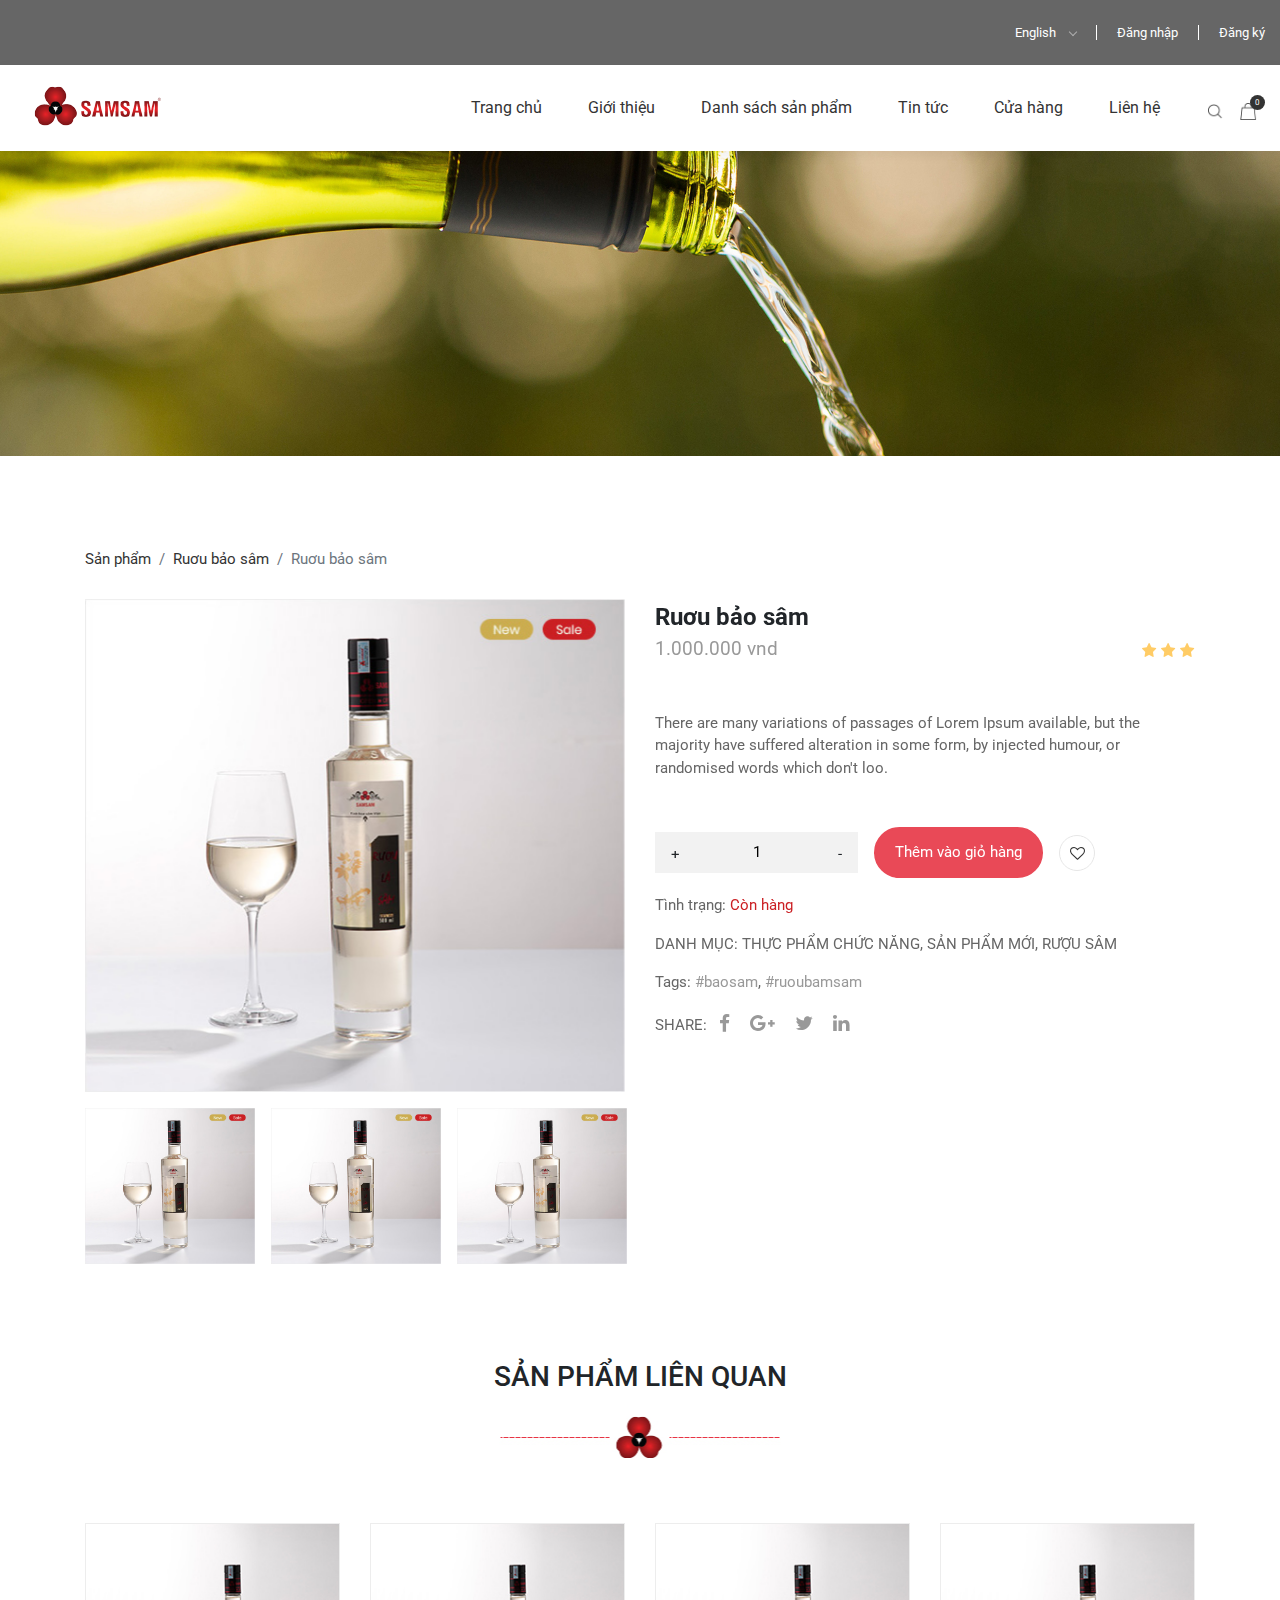
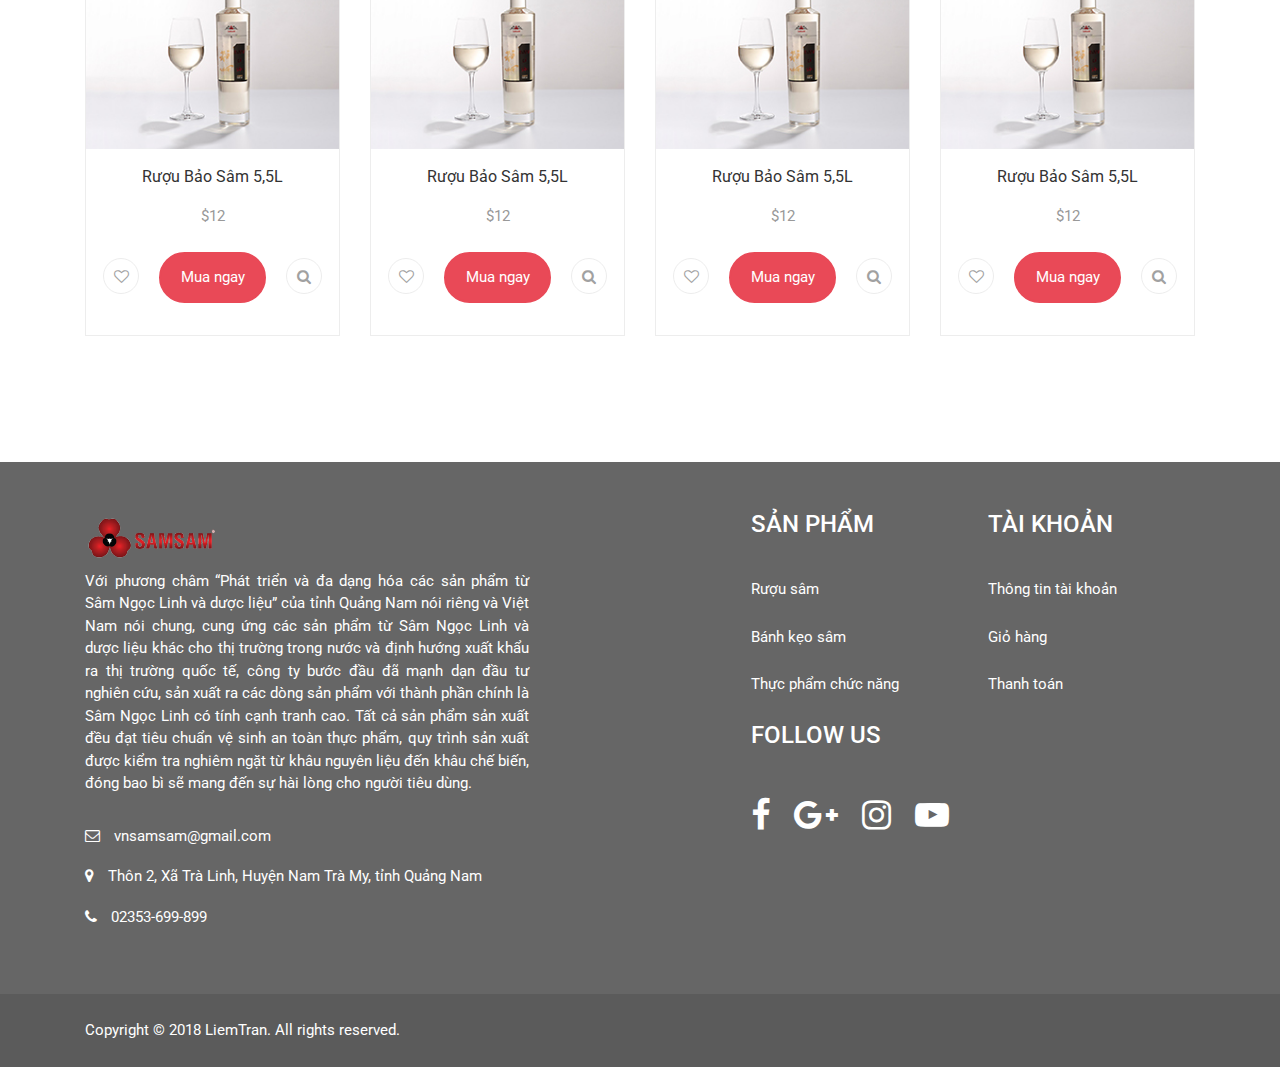
==== chi-tiet-sp/index.html @ a005f510 "detail sp" ====
<!doctype html>
<html lang="en">

<head>
    <!-- Required meta tags -->
    <meta charset="utf-8">
    <meta name="viewport" content="width=device-width, initial-scale=1, shrink-to-fit=no">

    <!-- Bootstrap CSS -->
    <link rel="stylesheet" href="../css/bootstrap.min.css">
    <link rel="stylesheet" href="../plugins/slick/slick-theme.css">
    <link rel="stylesheet" href="../plugins/slick/slick.css">
    <link rel="stylesheet" href="../css/styles.css">
    <link href="https://fonts.googleapis.com/css?family=Poppins:300,400,700,900|Roboto:400,500,700,900&amp;subset=vietnamese" rel="stylesheet">
    <link rel="stylesheet" href="https://maxcdn.bootstrapcdn.com/font-awesome/4.7.0/css/font-awesome.min.css">
    <title>samsam project</title>
</head>

<body id="detail">
    <div class="wrapper">
        <div class="heabBar d-flex flex-column justify-content-end container-fluid">
            <ul class="d-flex flex-md-row align-items-center listControl">
                <li><a href="">English</a></li>
                <li><a href="">Đăng nhập</a></li>
                <li><a href="">Đăng ký</a></li>
            </ul>
        </div>
        <header id="header" class="bg-white box-shadow">
            <div class="container-fluid headerInner">
                <nav class="navbar navbar-expand-lg navbar-light">
                    <a class="navbar-brand" href="#"><img src="../images/common/header/logo.png" alt=""></a>
                    <button class="navbar-toggler" type="button" data-toggle="collapse" data-target="#navbarTogglerDemo02" aria-controls="navbarTogglerDemo02" aria-expanded="false" aria-label="Toggle navigation">
                      <span class="navbar-toggler-icon"></span>
                  </button>
                    <div class="collapse navbar-collapse ml-auto" id="navbarTogglerDemo02">
                        <ul class="Gnavi navbar-nav ml-auto mt-2 mt-lg-0">
                            <li class="nav-item"><a href="" class="nav-link">Trang chủ</a></li>
                            <li class="nav-item"><a href="" class="nav-link">Giới thiệu</a></li>
                            <li class="nav-item"><a href="" class="nav-link">Danh sách sản phẩm</a></li>
                            <li class="nav-item"><a href="" class="nav-link">Tin tức</a></li>
                            <li class="nav-item"><a href="" class="nav-link">Cửa hàng</a></li>
                            <li class="nav-item"><a href="" class="nav-link">Liên hệ</a></li>
                        </ul>
                    </div>
                </nav>
                <a class="p-2 textIcon textIcon--search" href="javascript:void(0)"><img src="../images/common/header/icon_search.png" alt=""></a>
                <a class="p-2 textIcon textIcon--bag" href=""><img src="../images/common/header/icon_bag.png" alt=""><span>0</span></span>
                </a>
            </div>
            <div class="formSearch box-shadow">
                <input type="text" name="search" placeholder="Search...">
            </div>
        </header>
        <div class="maimImg"><img src="../images/account/main.jpg" alt=""></div>

        <section class="container detailProd">
            <nav aria-label="breadcrumb">
                <ol class="breadcrumb">
                    <li class="breadcrumb-item"><a href="#">Sản phẩm</a></li>
                    <li class="breadcrumb-item"><a href="#">Ruơu bảo sâm</a></li>
                    <li class="breadcrumb-item active" aria-current="page">Ruơu bảo sâm</li>
                </ol>
            </nav>
            <div class="row detailProd--info">
                <div class="col-md-6">
                    <ul id="large_slide">
                        <li><img src="../images/product/test_slide.jpg" alt=""></li>
                        <li><img src="../images/product/test_slide.jpg" alt=""></li>
                        <li><img src="../images/product/test_slide.jpg" alt=""></li>
                        <li><img src="../images/product/test_slide.jpg" alt=""></li>
                    </ul>
                    <ul id="small_slide">
                        <li><img src="../images/product/test_slide.jpg" alt=""></li>
                        <li><img src="../images/product/test_slide.jpg" alt=""></li>
                        <li><img src="../images/product/test_slide.jpg" alt=""></li>
                        <li><img src="../images/product/test_slide.jpg" alt=""></li>
                    </ul>
                </div>
                <div class="col-md-6">
                    <p class="detailProd--info__name">Ruơu bảo sâm</p>
                    <div class="d-flex justify-content-between align-items-center">
                        <p class="detailProd--info__price">1.000.000 vnd</p>
                        <p class="detailProd--info__star" >
                            <img src="../images/product/star.png" alt="">
                            <img src="../images/product/star.png" alt="">
                            <img src="../images/product/star.png" alt="">
                        </p>
                    </div>
                    <div class="detailProd--info__desc">
                        There are many variations of passages of Lorem Ipsum available, but the majority have suffered alteration in some form, by injected humour, or randomised words which don't loo.
                    </div>
                    <div class="d-flex justify-content-star align-items-center flex-wrap">
                        <div class="btn_increas clearfix">
                            <div class='inc button cal btn_increas__button' rel='+'>+</div>
                            <div class='dec button cal btn_increas__button' id='dec'>-</div>
                            <input type="text" id="quantity" class="input_cal" readonly value="1">
                        </div>
                        <a href="" class="button-red">Thêm vào giỏ hàng</a>
                        <a href="" class="detailProd--info__icon"><i class="fa fa-heart-o" aria-hidden="true"></i></a> </a>
                    </div>
                    <p class="detailProd--info__status">Tình trạng: <span>Còn hàng</span></p>
                    <p class="detailProd--info__category">Danh mục: Thực phẩm chức năng, Sản phẩm mới, Rượu sâm</p>
                    <p class="detailProd--info__tags">Tags: <a>#baosam</a>, <a>#ruoubamsam</a></p>
                    <p class="detailProd--info__shared">SHARE:
                        <a href="" class="newsContent__shared__icon"><i class="fa fa-facebook" aria-hidden="true"></i></a>
                        <a href="" class="newsContent__shared__icon"><i class="fa fa-google-plus" aria-hidden="true"></i></a>
                        <a href="" class="newsContent__shared__icon"><i class="fa fa-twitter" aria-hidden="true"></i></a>
                        <a href="" class="newsContent__shared__icon"><i class="fa fa-linkedin" aria-hidden="true"></i>
                        </a>
                    </p>
                </div>
            </div>

            <h3 class="h3_page__icon">Sản phẩm liên quan</h3>
            <ul class="listCatetory__item row flex-wrap">
                <li class="col-md-3">
                    <div class="border-box">
                        <img src="../images/top/img03.jpg" alt="">
                        <div class="listCatetory__item__desc">
                            <p class="name"><a href="">Rượu Bảo Sâm 5,5L</a></p>
                            <p class="price">$12</p>
                            <div class="listCatetory__item__btn">
                                <a href="" class="listCatetory__item__icon"><i class="fa fa-heart-o" aria-hidden="true"></i></a> </a>
                                <a href="" class="button-red">Mua ngay</a>
                                <a href="" class="listCatetory__item__icon"><i class="fa fa-search" aria-hidden="true"></i></a>
                            </div>
                        </div>
                    </div>
                </li>
                <li class="col-md-3">
                    <div class="border-box">
                        <img src="../images/top/img03.jpg" alt="">
                        <div class="listCatetory__item__desc">
                            <p class="name"><a href="">Rượu Bảo Sâm 5,5L</a></p>
                            <p class="price">$12</p>
                            <div class="listCatetory__item__btn">
                                <a href="" class="listCatetory__item__icon"><i class="fa fa-heart-o" aria-hidden="true"></i></a> </a>
                                <a href="" class="button-red">Mua ngay</a>
                                <a href="" class="listCatetory__item__icon"><i class="fa fa-search" aria-hidden="true"></i></a>
                            </div>
                        </div>
                    </div>
                </li>
                <li class="col-md-3">
                    <div class="border-box">
                        <img src="../images/top/img03.jpg" alt="">
                        <div class="listCatetory__item__desc">
                            <p class="name"><a href="">Rượu Bảo Sâm 5,5L</a></p>
                            <p class="price">$12</p>
                            <div class="listCatetory__item__btn">
                                <a href="" class="listCatetory__item__icon"><i class="fa fa-heart-o" aria-hidden="true"></i></a> </a>
                                <a href="" class="button-red">Mua ngay</a>
                                <a href="" class="listCatetory__item__icon"><i class="fa fa-search" aria-hidden="true"></i></a>
                            </div>
                        </div>
                    </div>
                </li>
                <li class="col-md-3">
                    <div class="border-box">
                        <img src="../images/top/img03.jpg" alt="">
                        <div class="listCatetory__item__desc">
                            <p class="name"><a href="">Rượu Bảo Sâm 5,5L</a></p>
                            <p class="price">$12</p>
                            <div class="listCatetory__item__btn">
                                <a href="" class="listCatetory__item__icon"><i class="fa fa-heart-o" aria-hidden="true"></i></a> </a>
                                <a href="" class="button-red">Mua ngay</a>
                                <a href="" class="listCatetory__item__icon"><i class="fa fa-search" aria-hidden="true"></i></a>
                            </div>
                        </div>
                    </div>
                </li>
            </ul>
        </section>

        <footer id="footer">
            <div class="container">
                <div class="footerInner">
                    <div class="leftFoot">
                        <img src="../images/common/header/logo.png" alt="">
                        <p class="footerInner__text">Với phương châm “Phát triển và đa dạng hóa các sản phẩm từ Sâm Ngọc Linh và dược liệu” của tỉnh Quảng Nam nói riêng và Việt Nam nói chung, cung ứng các sản phẩm từ Sâm Ngọc Linh và dược liệu khác cho thị trường trong nước và định
                            hướng xuất khẩu ra thị trường quốc tế, công ty bước đầu đã mạnh dạn đầu tư nghiên cứu, sản xuất ra các dòng sản phẩm với thành phần chính là Sâm Ngọc Linh có tính cạnh tranh cao. Tất cả sản phẩm sản xuất đều đạt tiêu chuẩn
                            vệ sinh an toàn thực phẩm, quy trình sản xuất được kiểm tra nghiêm ngặt từ khâu nguyên liệu đến khâu chế biến, đóng bao bì sẽ mang đến sự hài lòng cho người tiêu dùng.</p>
                        <ul class="footerInner__list">
                            <li><i class="fa fa-envelope-o" aria-hidden="true"></i>
                                <p>vnsamsam@gmail.com</p>
                            </li>
                            <li><i class="fa fa-map-marker" aria-hidden="true"></i>
                                <p>Thôn 2, Xã Trà Linh, Huyện Nam Trà My, tỉnh Quảng Nam</p>
                            </li>
                            <li><i class="fa fa-phone" aria-hidden="true"></i>
                                <p>02353-699-899</p>
                            </li>
                        </ul>
                    </div>

                    <div class="rightFoot">
                        <div class="row">
                            <div class="col">
                                <h4>SẢN PHẨM</h4>
                                <ul class="listFooter">
                                    <li><a href="">Rượu sâm</a></li>
                                    <li><a href="">Bánh kẹo sâm</a></li>
                                    <li><a href="">Thực phẩm chức năng</a></li>
                                </ul>
                            </div>
                            <div class="col">
                                <h4>TÀI KHOẢN</h4>
                                <ul class="listFooter">
                                    <li><a href="">Thông tin tài khoản</a></li>
                                    <li><a href="">Giỏ hàng</a></li>
                                    <li><a href="">Thanh toán</a></li>
                                </ul>
                            </div>
                        </div>
                        <h4>FOLLOW US</h4>
                        <a href="" class="footerInner__icon"><i class="fa fa-facebook" aria-hidden="true"></i></a>
                        <a href="" class="footerInner__icon"><i class="fa fa-google-plus" aria-hidden="true"></i></a>
                        <a href="" class="footerInner__icon"><i class="fa fa-instagram" aria-hidden="true"></i></a>
                        <a href="" class="footerInner__icon"><i class="fa fa-youtube-play" aria-hidden="true"></i></a>
                    </div>
                </div>
            </div>
            <div class="copyright">
                <p class="container">Copyright © 2018 LiemTran. All rights reserved.</p>
            </div>
        </footer>
    </div>
    <!-- Optional JavaScript -->
    <!-- jQuery first, then Popper.js, then Bootstrap JS -->
    <script src="../js/jquery.min.js"></script>
    <script src="../js/popper.min.js"></script>
    <script src="../js/bootstrap.min.js"></script>
    <script src="../plugins/slick/slick.min.js"></script>
    <script type='text/javascript' src="../js/bootstrap-slider.js"></script>
    <script src="../js/main.js"></script>

</body>

</html>
---- css/styles.css ----
/* RESET */
body {
  font-family: 'Roboto', sans-serif;
  font-size: 15px;
  line-height: 1.5; }

@media (max-width: 767px) {
  body {
    font-size: 14px; } }

ul {
  list-style: none; }

ul,
p {
  padding: 0;
  margin: 0; }

img {
  vertical-align: bottom;
  line-height: 1;
  max-width: 100%; }

a {
  color: #333; }

h1,
h2,
h3,
h4,
h5 {
  text-transform: uppercase; }

input,
textarea {
  background: none;
  outline: none; }

/* BOX SHADOW */
.box-shadow {
  box-shadow: 0 0.25rem 0.75rem rgba(0, 0, 0, 0.05); }

.border-box {
  border: 1px solid #ededed; }

/* HEADING */
.h3_page {
  font-weight: 700;
  font-size: 30px;
  margin-bottom: 50px;
  text-transform: uppercase; }
  .h3_page__icon {
    text-align: center;
    position: relative;
    padding-bottom: 65px;
    margin-bottom: 65px; }
    .h3_page__icon::before {
      content: '';
      position: absolute;
      bottom: 0;
      left: 50%;
      transform: translateX(-50%);
      background: url("../images/top/icon_logo.png") no-repeat center top;
      width: 281px;
      height: 42px; }
    .h3_page__icon + .aboutBox__text {
      margin-top: -25px; }
  .h3_page--right {
    text-align: right; }

.h4_page--red {
  background: #cb2024;
  color: #fff;
  padding: 1rem; }

.h4_page + ul {
  margin-top: 20px; }

/* BUTTON */
.button-red {
  background: #e94957;
  border: 2px solid #e94957;
  color: #fff;
  border-radius: 30px;
  display: inline-block;
  padding: 1rem 1.2rem;
  text-align: center;
  font-size: 15px;
  line-height: 1; }
  .button-red--bdnone {
    border: none; }
  .button-red + a {
    margin-left: 1rem; }
  a + .button-red {
    margin-left: 1rem; }
  .button-red--white {
    background: #fff;
    color: #333;
    border: 2px solid #333; }
  .button-red + .detailProd--info__icon {
    margin-right: 1rem; }

/* ALIGN */
.taC {
  text-align: center; }

/* MAIN IMAGE */
.maimImg img {
  width: 100%; }

.breadcrumb {
  background: none;
  padding-left: 0;
  padding-right: 0; }

.sidebar__logo {
  color: #fff;
  background: #cb2024;
  text-align: center;
  padding: 2rem; }
  .sidebar__logo__list {
    text-align: left;
    margin-top: 1rem; }
    .sidebar__logo__list th {
      padding-right: 15px;
      text-align: center;
      opacity: .6;
      vertical-align: top; }
    .sidebar__logo__list tr td {
      padding-bottom: 10px; }

.sidebar__news {
  margin-top: 3rem; }
  .sidebar__news li {
    display: flex;
    align-items: center; }
  .sidebar__news li + li {
    margin-top: 2rem; }
  .sidebar__news__thumb {
    margin-right: 1rem;
    width: 50%; }
    .sidebar__news__thumb img {
      border: 1px solid #ededed; }
  .sidebar__news__price {
    color: #999999;
    margin-top: 0.5rem; }
  .sidebar__news__desc p {
    line-height: 1.2; }
  .sidebar__news__desc a {
    font-weight: 700; }
  .sidebar__news__desc time {
    font-style: italic;
    color: #999999;
    font-size: 14px; }

.sidebar__tags {
  margin-top: 3rem; }
  .sidebar__tags a {
    display: inline-block;
    padding: 5px;
    color: #666666;
    border: 1px solid #ccc;
    border-radius: 3px; }
  .sidebar__tags a + a {
    margin-top: 10px; }

.sidebar__bnr {
  margin-top: 3rem; }
  .sidebar__bnr img {
    width: 100%; }

.sidebar__search__form {
  position: relative; }

.sidebar__search__submit {
  position: absolute;
  right: 0;
  top: 20%;
  border: none;
  background: none; }

.sidebar__search input[type=text] {
  border: 1px solid #ccc;
  padding: 10px 20px;
  width: 100%; }

div + .sidebar__search {
  margin-top: 3rem; }

.sidebar__product li {
  font-weight: 700; }

.sidebar__product li + li {
  margin-top: 20px; }

div + .sidebar__product {
  margin-top: 3rem; }

div + .sidebar__filter {
  margin-top: 3rem; }

#news .sidebar__news__thumb img {
  border-radius: 100%;
  border: none; }

/* TEXT */
.text {
  margin-top: 2rem; }
  .text + .text {
    margin-top: 0.5rem; }
  .text--grey a {
    color: #999; }
  .text--black a {
    color: #000; }
  .text--grey {
    font-weight: 700; }
  .text--bold {
    font-weight: 700; }
  .text--small {
    margin-top: 0;
    font-size: 0.8rem; }

.btn_increas {
  position: relative;
  background: #f2f2f2;
  padding: 0.5rem 0; }
  .btn_increas input {
    border: none;
    width: 100%;
    text-align: center; }
  .btn_increas__button {
    position: absolute;
    top: 25%;
    outline: none; }
    .btn_increas__button.inc {
      left: 1rem; }
    .btn_increas__button.dec {
      right: 1rem; }
  .btn_increas + .button-red {
    margin-left: 1rem; }

/* FORM */
.contactSection {
  margin-top: 8rem;
  margin-bottom: 3rem; }
  .contactSection__col__icon {
    color: #cccccc;
    font-size: 1.5rem;
    margin-right: 1rem; }
  .contactSection__col__form input + input {
    margin-top: 30px; }
  .contactSection__col__form input + textarea {
    margin-top: 30px; }
  .contactSection__col__form textarea + input {
    margin-top: 30px; }
  .contactSection__col__form input[type=text],
  .contactSection__col__form input[type=email],
  .contactSection__col__form input[type=password] {
    display: block;
    width: 100%;
    border: 1px solid #e6e6e6;
    padding: 1rem 1.5rem; }
  .contactSection__col__form textarea {
    width: 100%;
    border: 1px solid #e6e6e6;
    padding: 1rem 1.5rem;
    min-height: 200px; }
  .contactSection__col__form input[type=submit] {
    width: 140px;
    text-align: center; }
  .contactSection__col__btn {
    margin-top: 3rem; }
  .contactSection h3 + p {
    margin-top: 2rem; }
  .contactSection p {
    text-align: justify;
    color: #666; }
    .contactSection p + p {
      margin: 2rem 0; }
    .contactSection p strong {
      display: block; }

.form_style p + div {
  margin-top: 2rem; }

.form_style input + input {
  margin-top: 30px; }

.form_style input + textarea {
  margin-top: 30px; }

.form_style textarea + input {
  margin-top: 30px; }

.form_style input + div {
  margin-top: 2rem; }

.form_style div + input {
  margin-top: 2rem; }

.form_style input[type=text],
.form_style input[type=email],
.form_style input[type=password] {
  display: block;
  width: 100%;
  border: 1px solid #e6e6e6;
  padding: 0.6rem 1.5rem; }

.form_style label {
  color: #666;
  font-weight: 700; }
  .form_style label span {
    color: #cb2024; }

.form_style div + label {
  margin-top: 2rem; }

.form_style input[type=checkbox] + label {
  margin-left: 5px; }

.form_style__select {
  margin-right: 1rem;
  border: 1px solid #ededed;
  height: 42px;
  position: relative;
  color: #999999;
  padding: 0.5rem 3rem 0.5rem 0.5rem; }
  .form_style__select + a {
    margin-right: 1rem; }
  .form_style__select::before {
    content: "";
    position: absolute;
    right: 10px;
    top: 40%;
    width: 0;
    height: 0;
    border-bottom: 6px solid transparent;
    border-left: 8px solid #999;
    border-top: 6px solid transparent;
    -moz-transform: rotate(90deg);
    -webkit-transform: rotate(90deg);
    -ms-transform: rotate(90deg);
    transform: rotate(90deg); }
  .form_style__select select {
    padding: 5px 8px;
    line-height: 1;
    width: 130%;
    border: none;
    box-shadow: none;
    color: #999999;
    background-color: transparent;
    background-image: none;
    -webkit-appearance: none;
    -moz-appearance: none;
    appearance: none; }

@media (max-width: 767px) {
  .contactSection {
    margin: 4rem 0 2rem; }
  .contactSection__col__form {
    margin-top: 3rem; } }

#footer {
  background: #666666;
  margin-top: 6rem; }
  #footer .footerInner {
    padding: 3rem 0;
    display: flex;
    justify-content: space-between;
    flex-wrap: wrap;
    color: #fff; }
    #footer .footerInner a {
      color: #fff; }
    #footer .footerInner h4 {
      margin-bottom: 40px; }
    #footer .footerInner__text {
      text-align: justify;
      margin-bottom: 30px; }
    #footer .footerInner__list li {
      margin-bottom: 18px; }
    #footer .footerInner__list i {
      margin-right: 10px; }
    #footer .footerInner__list i, #footer .footerInner__list p {
      display: inline-block;
      vertical-align: center; }
    #footer .footerInner__icon {
      font-size: 34px;
      margin-right: 20px; }
      h4 + #footer .footerInner__icon {
        margin-top: -20px; }
  #footer .listFooter li {
    margin-bottom: 25px; }
    #footer .listFooter li a {
      color: #fff; }
  #footer .leftFoot, #footer .rightFoot {
    width: 40%; }
  #footer .copyright {
    background: #5b5b5b;
    color: #fff;
    padding: 25px 0; }
  @media (max-width: 767px) {
    #footer .leftFoot, #footer .rightFoot {
      width: 100%; }
    #footer .rightFoot {
      margin: 2rem 0 0; } }

#header {
  position: relative; }
  #header .headerInner {
    display: flex;
    justify-content: space-between;
    align-items: center; }

.Gnavi {
  list-style: none; }
  .Gnavi li {
    margin: 0 15px; }
    .Gnavi li a {
      color: #333 !important;
      font-size: 16px; }

.textIcon {
  color: #333;
  position: relative;
  font-size: 16px; }
  .textIcon span {
    width: 15px;
    height: 15px;
    background: #333;
    color: #fff;
    border-radius: 100%;
    font-size: 8px;
    display: inline-block;
    line-height: 15px;
    text-align: center;
    position: absolute;
    top: 7px;
    right: 0px; }

.heabBar {
  background: #666666;
  padding-top: 25px;
  padding-bottom: 25px; }

.listControl {
  list-style: none;
  margin-bottom: 0;
  margin-left: auto; }
  .listControl li {
    padding: 0 20px;
    border-left: 1px solid #fff;
    line-height: 1;
    position: relative; }
    .listControl li:first-child {
      padding-right: 40px;
      border: none; }
      .listControl li:first-child:before {
        content: "";
        position: absolute;
        right: 20px;
        top: 25%;
        width: 6px;
        height: 6px;
        border-left: 1px solid #afafaf;
        border-top: 1px solid #afafaf;
        -moztransform: rotate(225deg);
        -webkit-transform: rotate(225deg);
        -ms-transform: rotate(225deg);
        transform: rotate(225deg); }
    .listControl li:last-child {
      padding-right: 0; }
  .listControl a {
    color: #fff;
    font-size: 13px; }

.navbar {
  width: 100%; }

.navbar-light .navbar-toggler {
  border: none;
  outline: none; }

.formSearch {
  display: none;
  position: absolute;
  right: 0;
  top: 100%;
  z-index: 100;
  width: 30%; }
  .formSearch input[type=text] {
    border: none;
    padding: 15px 30px;
    width: 100%; }

@media (max-width: 767px) {
  .navbar {
    padding-left: 0;
    padding-right: 0; }
  .textIcon {
    position: absolute; }
    .textIcon--bag {
      top: 42px;
      transform: translateY(-50%);
      right: 70px; }
    .textIcon--search {
      top: 42px;
      transform: translateY(-50%);
      right: 100px; } }

.slideShow {
  overflow: hidden;
  max-height: 810px;
  position: relative; }
  .slideShow span {
    border: 2px solid #fff;
    display: inline-block;
    width: 35px;
    height: 55px;
    position: absolute;
    z-index: 100;
    left: 50%;
    bottom: 4rem;
    border-radius: 20px;
    overflow: hidden; }
    .slideShow span::before {
      content: '';
      width: 8px;
      height: 8px;
      background: #fff;
      position: absolute;
      left: 50%;
      margin-left: -4px;
      border-radius: 100%;
      animation: updown 1s infinite; }
  .slideShow button.slick-prev {
    left: 4rem;
    top: 45%;
    z-index: 900; }
    .slideShow button.slick-prev:before {
      content: "";
      position: absolute;
      right: 0;
      top: 30%;
      width: 20px;
      height: 20px;
      border-left: 2px solid #fff;
      border-top: 2px solid #fff;
      transform: rotate(-45deg); }
  .slideShow button.slick-next {
    right: 4rem;
    top: 45%;
    z-index: 900; }
    .slideShow button.slick-next::before {
      content: "";
      position: absolute;
      right: 0;
      top: 30%;
      width: 20px;
      height: 20px;
      border-left: 2px solid #fff;
      border-top: 2px solid #fff;
      transform: rotate(135deg); }

@-webkit-keyframes updown {
  0% {
    top: 15%; }
  100% {
    top: 85%; } }

@keyframes updown {
  0% {
    top: 15%; }
  100% {
    top: 85%; } }

.servicesBox {
  padding: 8rem 0;
  position: relative;
  z-index: 20; }

.listServices {
  color: #666666; }
  .listServices img {
    display: inline-block;
    vertical-align: middle; }
  .listServices .text {
    display: inline-block;
    vertical-align: middle;
    font-family: 'Poppins', sans-serif;
    font-size: 15px; }
    .listServices .text strong {
      display: block;
      font-size: 20px;
      color: #000; }

.listCatetory li {
  position: relative; }
  @media (min-width: 768px) {
    .listCatetory li:nth-child(even) {
      flex-direction: row-reverse; }
      .listCatetory li:nth-child(even) .listCatetory__img__text {
        left: 20%; } }
  .listCatetory li:nth-child(1) .listCatetory__img {
    background: url("../images/top/img02.jpg") no-repeat left center;
    background-size: cover; }
  .listCatetory li:nth-child(2) .listCatetory__img {
    background: url("../images/top/img04.jpg") no-repeat left center;
    background-size: cover; }
  .listCatetory li:nth-child(3) .listCatetory__img {
    background: url("../images/top/img06.jpg") no-repeat left center;
    background-size: cover; }

.listCatetory__img {
  position: relative;
  padding: 0;
  overflow: hidden; }
  .listCatetory__img img {
    width: 100%; }
  .listCatetory__img::before {
    content: '';
    width: 100%;
    height: 100%;
    position: absolute;
    top: 0;
    left: 0;
    background: rgba(0, 0, 0, 0.5); }
  .listCatetory__img__text {
    text-align: center;
    position: absolute;
    z-index: 20;
    color: #fff;
    left: 45%;
    top: 50%;
    transform: translateY(-50%); }
    .listCatetory__img__text h2 {
      font-size: 25px;
      line-height: 1.6; }
      .listCatetory__img__text h2 span {
        font-size: 2.6rem;
        display: block; }

.wrapSlide {
  width: 75%;
  margin: 0 auto;
  padding: 4rem 0; }

.listCatetory__item li {
  text-align: center;
  margin-bottom: 30px; }
  .listCatetory__item li img {
    width: 100%; }
  .listCatetory__item li .name {
    font-size: 1.25rem; }
    .listCatetory__item li .name a {
      color: #333; }
  .listCatetory__item li .price {
    color: #999999;
    margin: 1rem 0 1.5rem; }

.listCatetory__item--row li {
  text-align: left; }
  .listCatetory__item--row li img {
    width: auto; }
  .listCatetory__item--row li .listCatetory__item__desc {
    display: inline-block;
    vertical-align: middle; }
  .listCatetory__item--row li .listCatetory__item__icon {
    text-align: center; }

.listCatetory__item__desc {
  padding: 1rem 1rem 2rem 1rem; }

.listCatetory__item__icon {
  border: 1px solid #ededed;
  border-radius: 100%;
  width: 36px;
  height: 36px;
  color: #a1a1a1;
  line-height: 36px;
  display: inline-block; }

.listCatetory__item button.slick-prev {
  left: -50px;
  top: 40%; }
  .listCatetory__item button.slick-prev:before {
    content: "";
    position: absolute;
    right: 0;
    top: 30%;
    width: 15px;
    height: 15px;
    border-left: 2px solid #d4d4d4;
    border-top: 2px solid #d4d4d4;
    transform: rotate(-45deg); }

.listCatetory__item button.slick-next {
  right: -50px;
  top: 40%; }
  .listCatetory__item button.slick-next::before {
    content: "";
    position: absolute;
    right: 0;
    top: 30%;
    width: 15px;
    height: 15px;
    border-left: 2px solid #d4d4d4;
    border-top: 2px solid #d4d4d4;
    transform: rotate(135deg); }

#top .listCatetory__item li {
  padding: 0 15px; }

.servicesProduct {
  overflow: hidden; }

.newsBox {
  margin: 110px auto 135px; }

.listNews__desc {
  padding: 40px 30px; }
  .listNews__desc__title {
    font-size: 20px;
    margin-bottom: 20px;
    display: block; }
  .listNews__desc__more {
    text-align: center;
    margin-top: 20px; }
    .listNews__desc__more a {
      color: #e94957; }
    .listNews__desc__more i {
      margin-left: 5px; }

.listNews + .taC {
  margin-top: 35px; }

.contactBox {
  max-width: 565px;
  padding: 0 15px;
  margin: 0 auto; }
  .contactBox input[type=text],
  .contactBox textarea {
    border: none;
    background: #f5f5f5;
    display: block;
    width: 100%;
    padding: 15px 30px;
    margin-bottom: 20px; }
  .contactBox textarea {
    min-height: 245px; }
  .contactBox input[type=submit] {
    width: 140px; }

@media (min-width: 1200px) {
  .wrapSlide {
    width: 80%;
    margin: 0 auto; }
  .listCatetory__item li .name {
    font-size: 1rem; } }

@media (min-width: 768px) and (max-width: 1024px) {
  .listServices img {
    display: block;
    margin: 0 auto; }
  .listCatetory__img__text {
    transform: translateX(-50%) translateY(-50%);
    width: 100%;
    left: 50% !important; } }

@media (max-width: 767px) {
  .listCatetory__img,
  .listCatetory__product {
    width: 100%; }
  .servicesBox {
    padding: 4rem 0; }
  .listServices {
    display: block; }
    .listServices li {
      width: 100%;
      margin-bottom: 20px;
      text-align: center; }
      .listServices li img {
        display: block;
        margin: 0 auto; }
  .listCatetory__img__text {
    left: 50%;
    width: 100%;
    transform: translateX(-50%) translateY(-50%); }
    .listCatetory__img__text h2 span {
      font-size: 2rem; }
  .listNews li {
    width: 100%;
    flex-basis: inherit;
    margin-bottom: 20px; }
  .slideShow button.slick-prev {
    left: 1rem; }
  .slideShow button.slick-next {
    right: 1rem; }
  .slideShow span {
    display: none; } }

#about .aboutBox {
  max-width: 1030px;
  padding: 0 15px;
  justify-content: space-between;
  align-items: center;
  margin: 3rem auto 0; }
  #about .aboutBox__info {
    width: 54%; }
  #about .aboutBox__text {
    color: #666666;
    text-align: justify;
    line-height: 1.8; }

#about .listAbout {
  margin: 8rem 0; }
  #about .listAbout li {
    width: 25%;
    color: #fff;
    padding: 3rem 2rem;
    overflow: hidden; }
    #about .listAbout li h3 {
      font-size: 1rem;
      font-weight: 700; }
      #about .listAbout li h3 span {
        font-size: 2.5rem;
        display: block;
        font-family: 'Poppins', sans-serif;
        font-weight: 700;
        margin-bottom: 10px; }
    #about .listAbout li:nth-child(1) {
      background-color: #d67678;
      background-image: url("../images/about/icon01.png");
      background-position: bottom right;
      background-repeat: no-repeat; }
    #about .listAbout li:nth-child(2) {
      background-color: #d86468;
      background-image: url("../images/about/icon02.png");
      background-position: bottom right;
      background-repeat: no-repeat; }
    #about .listAbout li:nth-child(3) {
      background-color: #d64d51;
      background-image: url("../images/about/icon03.png");
      background-position: bottom right;
      background-repeat: no-repeat; }
    #about .listAbout li:nth-child(4) {
      background-color: #d6272c;
      background-image: url("../images/about/icon04.png");
      background-position: bottom right;
      background-repeat: no-repeat; }

#about .newsAbout p {
  background: #3e3e3e;
  text-align: center;
  padding: 1.5rem 0; }
  #about .newsAbout p a {
    color: #fff;
    font-weight: 700;
    text-transform: uppercase; }

#about .logoBox {
  padding-top: 5rem;
  margin-top: 5rem;
  border-top: 1px solid #f2f2f2; }

@media (max-width: 767px) {
  #about .aboutBox__info {
    width: 100%;
    margin-top: 3rem; }
  #about .listAbout li {
    width: 100%; }
  #about .listAbout {
    margin: 4rem 0; }
  #about .newsAbout li {
    margin-top: 1rem; } }

#contact .mapBox iframe {
  width: 100%;
  height: 710px; }

@media (max-width: 767px) {
  #contact .mapBox iframe {
    height: 350px; } }

#news .newsContent {
  margin: 5rem auto; }
  #news .newsContent__content__thumb {
    margin-bottom: 2rem; }
  #news .newsContent__content__title {
    font-weight: 900;
    font-size: 1.5rem; }
  #news .newsContent__content__text {
    color: #666;
    margin-top: 1.5rem; }
  #news .newsContent__content__info {
    margin-top: 0.5rem;
    font-size: 14px; }
    #news .newsContent__content__info i {
      margin-right: 5px; }
    #news .newsContent__content__info span + span {
      margin-left: 30px; }
  #news .newsContent__shared {
    margin-top: 7rem;
    border-top: 1px solid #f5f5f5;
    border-bottom: 1px solid #f5f5f5;
    padding: 1rem 0;
    font-family: 'Poppins', sans-serif; }
    #news .newsContent__shared__icon {
      margin: 0 1rem;
      font-size: 1.2rem;
      color: #999999; }

#products .productContent {
  margin-top: 5rem; }
  #products .productContent__filter {
    color: #999999; }
    #products .productContent__filter + .listCatetory__item {
      margin-top: 3rem; }
    #products .productContent__filter__btn {
      width: 42px;
      height: 42px;
      line-height: 42px;
      display: inline-block;
      border: 1px solid #ededed;
      text-align: center;
      position: relative;
      color: #999999; }
      #products .productContent__filter__btn.active {
        border: 1px solid #cb2024;
        background: #cb2024;
        color: #fff; }

@media (max-width: 767px) {
  #products .listCatetory__item--row li img {
    width: 35%;
    display: inline-block;
    vertical-align: top; }
  #products .listCatetory__item--row .listCatetory__item__desc {
    padding-right: 0;
    width: 60%; } }

#account .signUpBox {
  margin-top: 8rem; }

#cart .cartBox {
  margin-top: 8rem; }
  #cart .cartBox__table {
    width: 100%; }
    #cart .cartBox__table + div {
      margin-top: 3rem; }
    #cart .cartBox__table thead {
      background: #f0f7f9; }
      #cart .cartBox__table thead td {
        padding: 1.5rem 2rem;
        font-weight: 700;
        text-align: center; }
        #cart .cartBox__table thead td:first-child {
          text-align: left; }
    #cart .cartBox__table__img {
      width: 160px;
      height: auto;
      margin-right: 1rem; }
    #cart .cartBox__table tbody td {
      width: 21%;
      padding: 2rem 0;
      text-align: center;
      color: #999;
      border-bottom: 1px solid #ededed; }
      #cart .cartBox__table tbody td:first-child {
        color: #000;
        font-weight: 700;
        width: 35%; }
      #cart .cartBox__table tbody td:last-child {
        font-weight: 700; }
        #cart .cartBox__table tbody td:last-child i {
          margin-left: 5px;
          font-size: 1.3rem; }
    #cart .cartBox__table__close {
      background: none;
      border: none;
      padding: 0;
      line-height: 1;
      position: absolute;
      right: 0; }
    #cart .cartBox__table__total {
      position: relative; }
    #cart .cartBox__table__code {
      border: 1px solid #ededed;
      border-radius: 20px;
      overflow: hidden; }
      #cart .cartBox__table__code button {
        display: inline-block;
        background: #f0f7f9;
        font-weight: 300;
        padding: 0.5rem 0.7rem;
        border: none;
        border-left: 1px solid #ededed;
        margin: 0; }
      #cart .cartBox__table__code input {
        border: none;
        padding: 0.5rem 1rem; }
    #cart .cartBox__table__grandTotal {
      color: #666666;
      text-transform: uppercase; }
      #cart .cartBox__table__grandTotal span {
        color: #cb2024; }

@media (max-width: 767px) {
  #cart .cartBox__table__grandTotal {
    margin-top: 2rem; }
  #cart .cartBox__table thead td {
    padding: 1rem; }
  #cart .cartBox__table tbody td {
    width: 25% !important; }
  #cart .cartBox__table__img {
    width: 80px; } }

#checkout .checkoutBox {
  margin-top: 8rem;
  margin-bottom: 5rem; }
  #checkout .checkoutBox .card {
    border: none; }
  #checkout .checkoutBox .card-header {
    background: #f7f7f7;
    border-top: 5px solid #cb2024;
    border-bottom: none; }
    #checkout .checkoutBox .card-header .btn-link {
      color: #666;
      white-space: initial; }
      #checkout .checkoutBox .card-header .btn-link i {
        margin-right: 5px; }
  #checkout .checkoutBox__table {
    background: #f7f7f7;
    padding: 2rem 3rem; }
    #checkout .checkoutBox__table__bill {
      width: 100%; }
      #checkout .checkoutBox__table__bill th {
        border-bottom: 1px solid #e6e6e6;
        padding: 1rem 0; }
      #checkout .checkoutBox__table__bill td {
        text-align: right;
        border-bottom: 1px solid #e6e6e6;
        padding: 1rem 0; }
        #checkout .checkoutBox__table__bill td:first-child {
          font-weight: 900; }
      #checkout .checkoutBox__table__bill__total {
        font-weight: 900; }
      #checkout .checkoutBox__table__bill__price {
        color: #cb2024; }
    #checkout .checkoutBox__table__method {
      margin-top: 3rem;
      width: 100%;
      color: #666;
      border: 1px solid #e6e6e6; }
      #checkout .checkoutBox__table__method td {
        padding: 0.7rem 1rem;
        border-bottom: 1px solid #e6e6e6; }
        #checkout .checkoutBox__table__method td input[type=radio] {
          margin-right: 5px; }
      #checkout .checkoutBox__table__method label {
        margin: 0; }
      #checkout .checkoutBox__table__method + p {
        margin-top: 3rem; }

#detail .detailProd {
  margin-top: 5rem; }

#detail #small_slide {
  margin: 0 -0.5rem; }
  #detail #small_slide li {
    padding: 1rem 0.5rem; }

#detail .detailProd--info + h3 {
  margin-top: 5rem; }

#detail .detailProd--info__name {
  font-size: 1.5rem;
  font-weight: 700; }

#detail .detailProd--info__price {
  color: #999;
  font-size: 1.2rem; }

#detail .detailProd--info__star {
  line-height: 1; }
  #detail .detailProd--info__star img {
    line-height: 1; }

#detail .detailProd--info__icon {
  width: 36px;
  height: 36px;
  line-height: 36px;
  display: inline-block;
  text-align: center;
  border: 1px solid #e6e6e6;
  border-radius: 100%; }

#detail .detailProd--info__status {
  margin-top: 1rem;
  color: #666; }
  #detail .detailProd--info__status span {
    color: #cb2024; }

#detail .detailProd--info__category {
  margin-top: 1rem;
  color: #666;
  text-transform: uppercase; }

#detail .detailProd--info__tags {
  margin-top: 1rem;
  color: #666; }
  #detail .detailProd--info__tags a {
    color: #999; }

#detail .detailProd--info__shared {
  margin-top: 1rem;
  color: #666; }
  #detail .detailProd--info__shared a {
    color: #999;
    margin: 0 0.5rem;
    font-size: 1.2rem; }

#detail .detailProd--info__desc {
  margin-top: 3rem;
  color: #666; }
  #detail .detailProd--info__desc + div {
    margin-top: 3rem; }
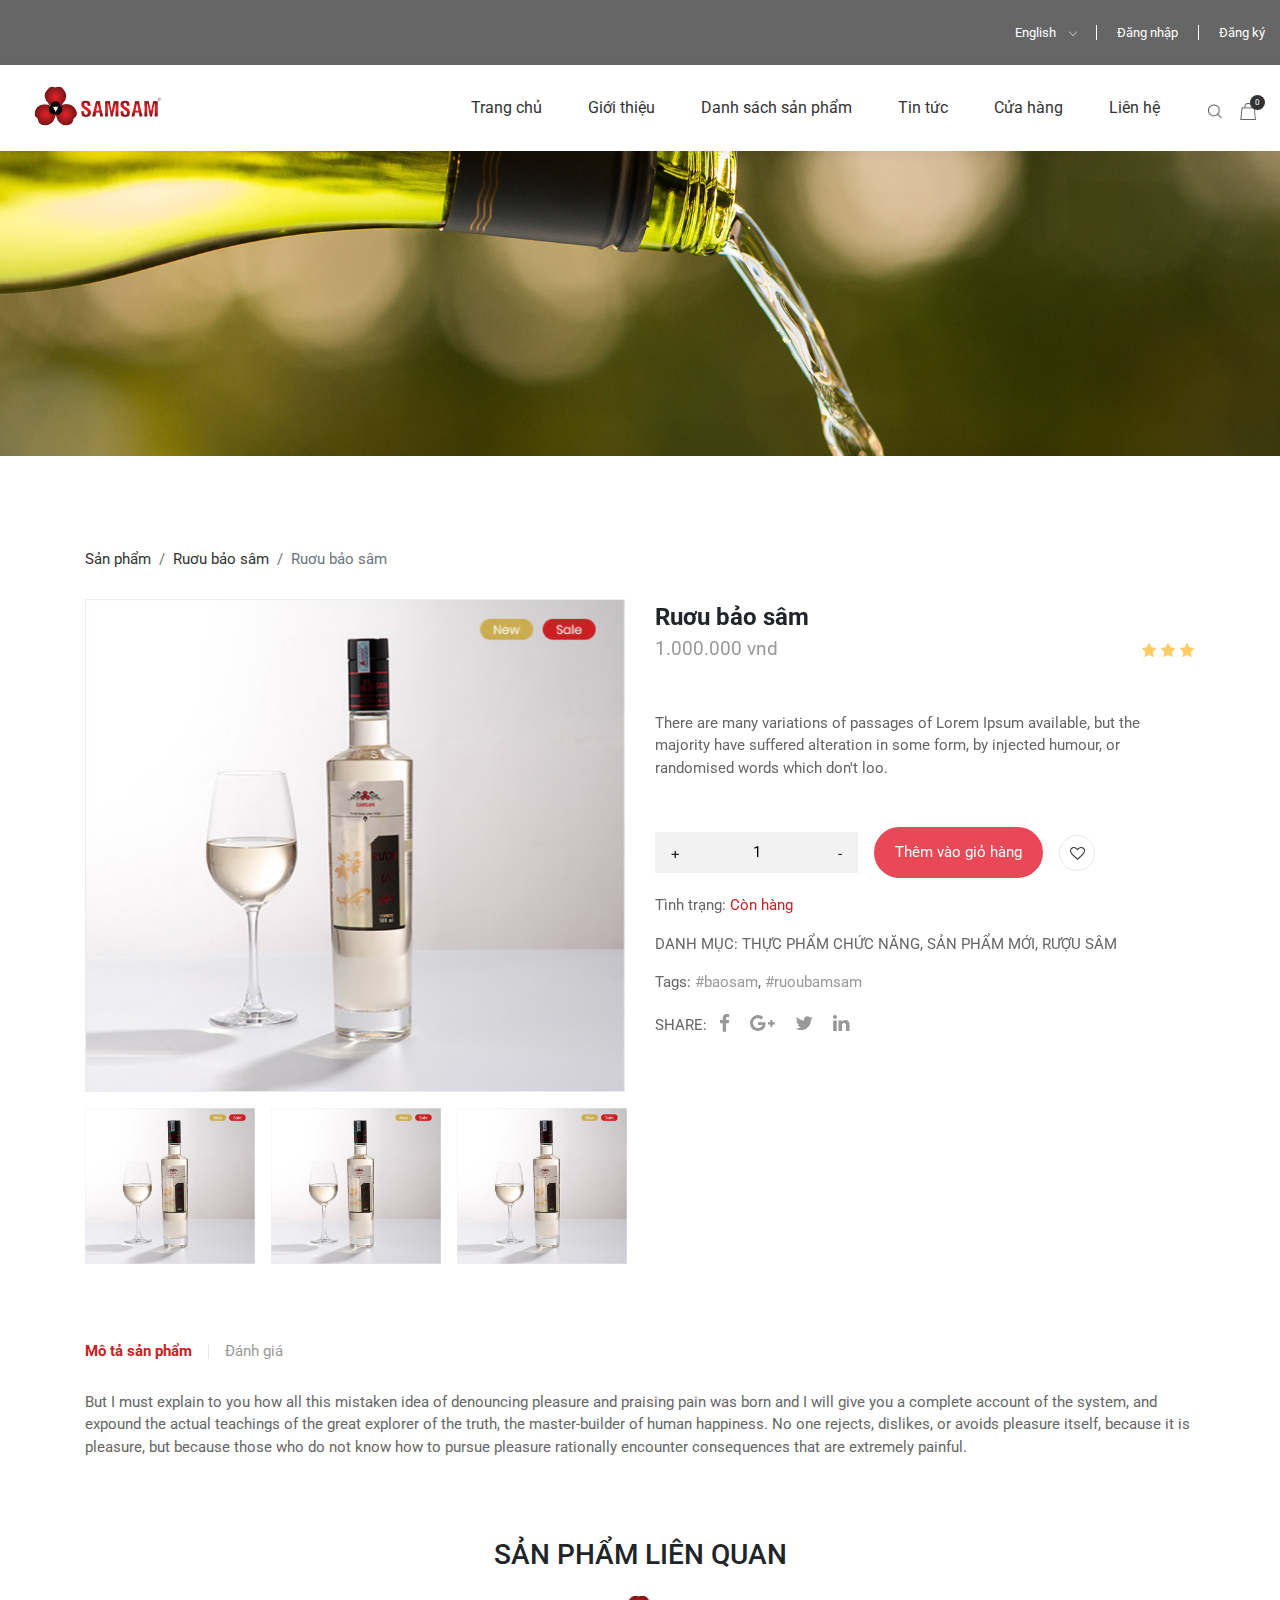
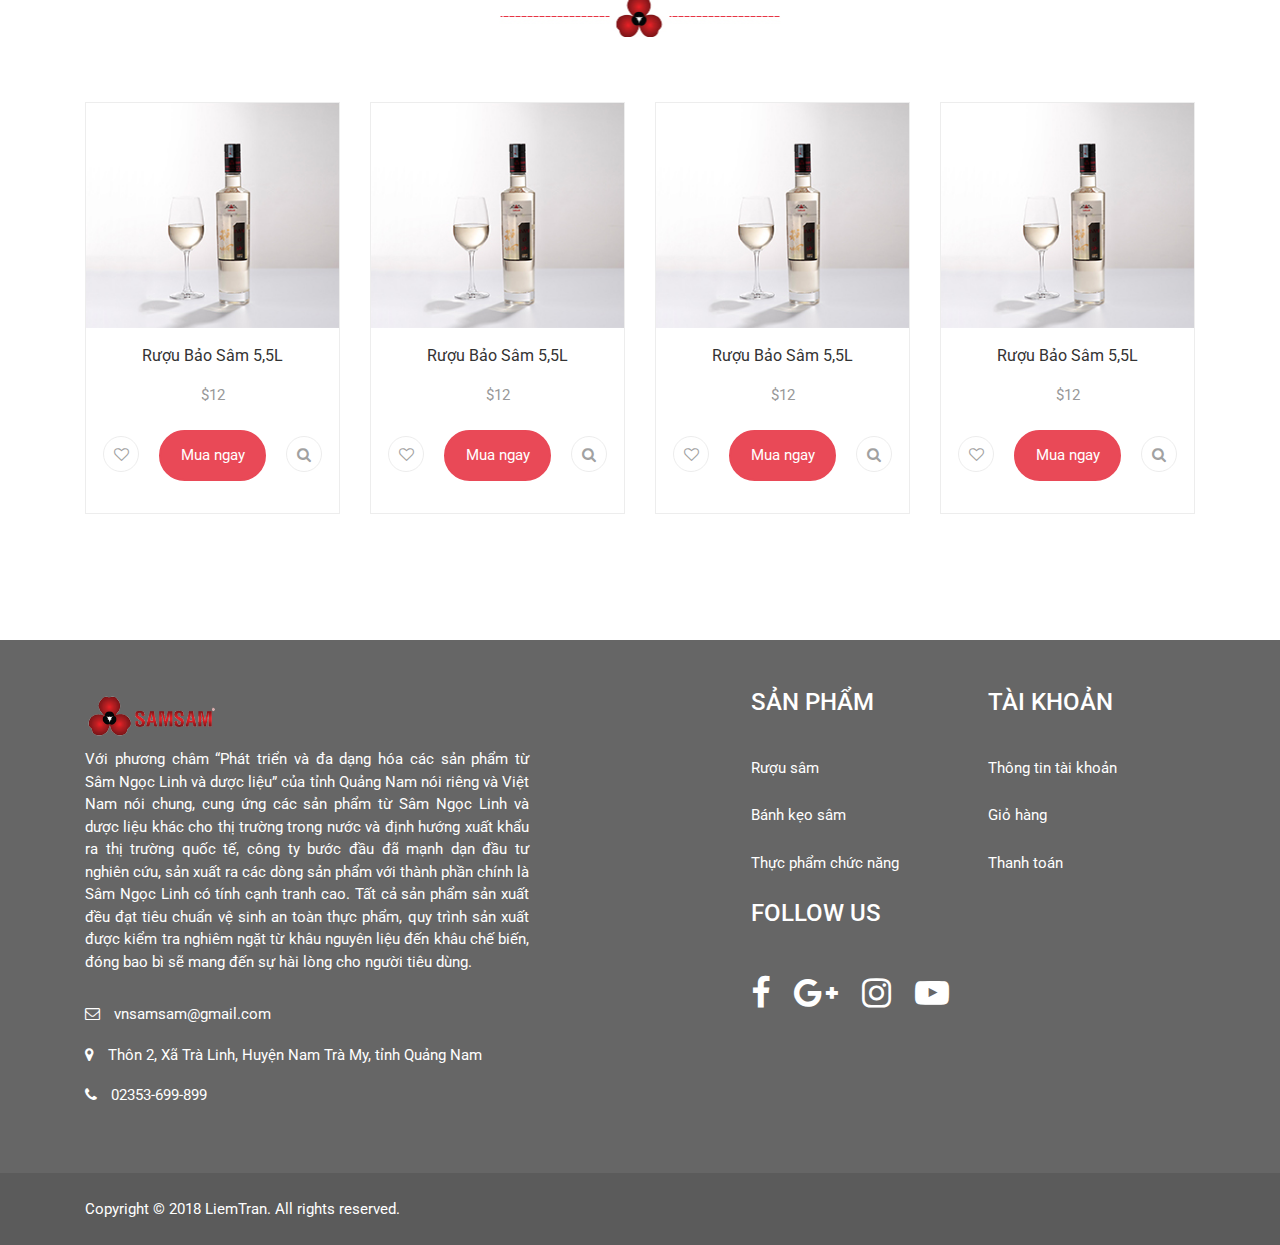
==== commit 155e7f3d: "detail sp" ====
--- a/chi-tiet-sp/index.html
+++ b/chi-tiet-sp/index.html
@@ -112,6 +112,24 @@
                 </div>
             </div>
 
+            <ul class="nav nav-pills mb-3" id="pills-tab" role="tablist">
+                <li class="nav-item">
+                    <a class="nav-link active" id="pills-home-tab" data-toggle="pill" href="#pills-home" role="tab" aria-controls="pills-home" aria-selected="true">Mô tả sản phẩm</a>
+                </li>
+                <li class="nav-item">
+                    <a class="nav-link" id="pills-profile-tab" data-toggle="pill" href="#pills-profile" role="tab" aria-controls="pills-profile" aria-selected="false">Đánh giá</a>
+                </li>
+            </ul>
+            <div class="tab-content" id="pills-tabContent">
+                <div class="tab-pane fade show active" id="pills-home" role="tabpanel" aria-labelledby="pills-home-tab">
+                    But I must explain to you how all this mistaken idea of denouncing pleasure and praising pain was born and I will give you a complete account of the system, and expound the actual teachings of the great explorer of the truth, the master-builder of human
+                    happiness. No one rejects, dislikes, or avoids pleasure itself, because it is pleasure, but because those who do not know how to pursue pleasure rationally encounter consequences that are extremely painful.
+                </div>
+                <div class="tab-pane fade" id="pills-profile" role="tabpanel" aria-labelledby="pills-profile-tab">
+                    test
+                </div>
+            </div>
+
             <h3 class="h3_page__icon">Sản phẩm liên quan</h3>
             <ul class="listCatetory__item row flex-wrap">
                 <li class="col-md-3">
--- a/css/styles.css
+++ b/css/styles.css
@@ -1124,3 +1124,29 @@
   color: #666; }
   #detail .detailProd--info__desc + div {
     margin-top: 3rem; }
+
+#detail .nav-pills {
+  margin-top: 4rem; }
+  #detail .nav-pills .nav-link {
+    background: none;
+    line-height: 1;
+    padding-top: 0;
+    padding-bottom: 0;
+    color: #999; }
+    #detail .nav-pills .nav-link.active {
+      color: #cb2024;
+      font-weight: 700; }
+  #detail .nav-pills .nav-item {
+    border-left: 1px solid #e6e6e6;
+    line-height: 1; }
+    #detail .nav-pills .nav-item:first-child {
+      border: none; }
+      #detail .nav-pills .nav-item:first-child a {
+        padding-left: 0; }
+
+#detail .tab-content {
+  color: #666;
+  margin-top: 2rem; }
+
+#detail .tab-content + h3 {
+  margin-top: 5rem; }
